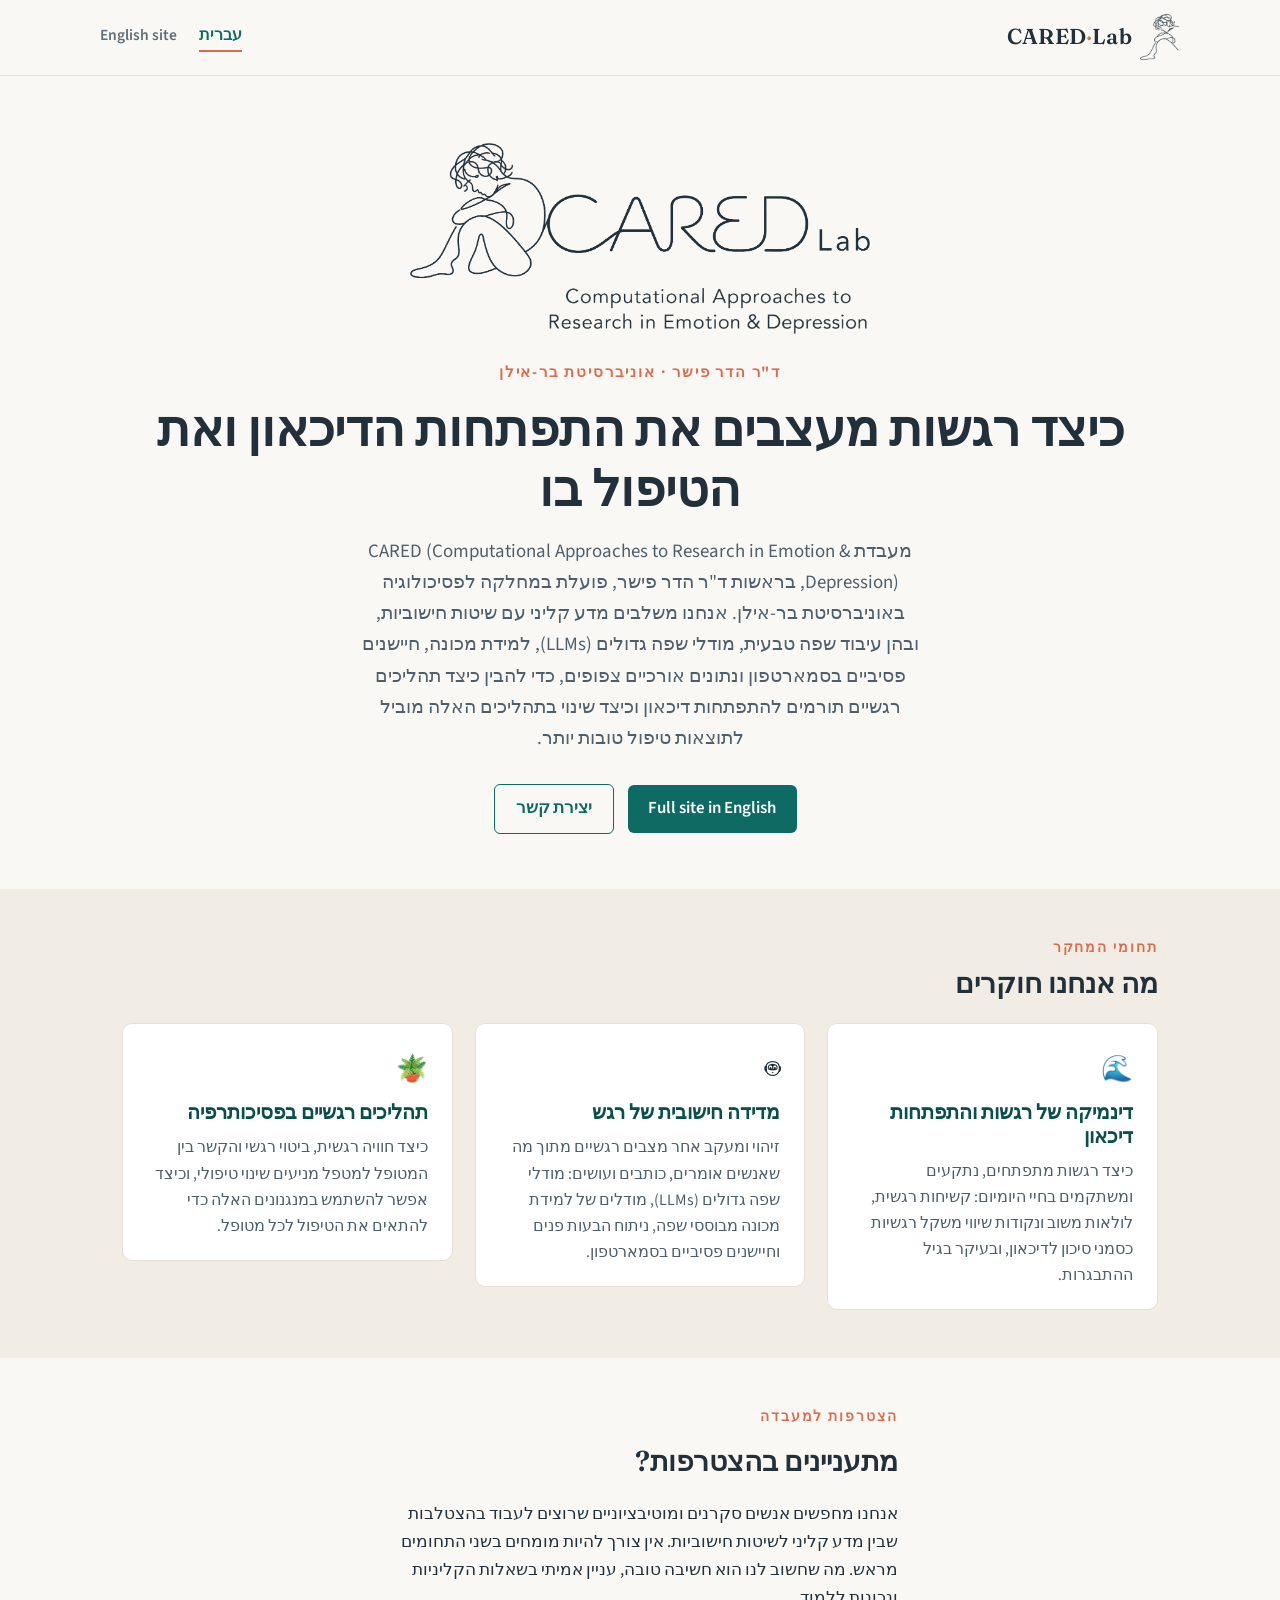
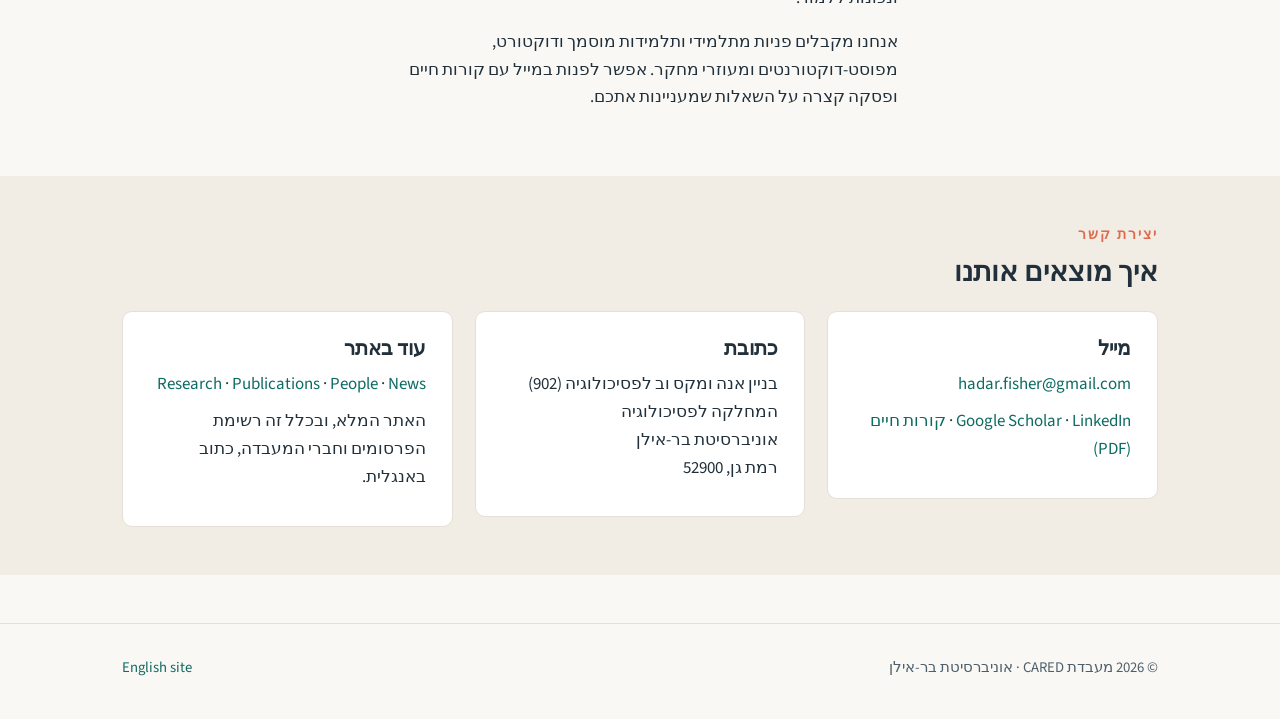
==== he.html @ 437f03b9 "SEO: structured data, name in titles, Hebrew page, fresh sitemap - Add schema.org JSON-LD (ResearchO" ====
<!DOCTYPE html>
<html lang="he" dir="rtl">
<head>
<meta charset="utf-8">
<meta name="viewport" content="width=device-width, initial-scale=1">
<title>מעבדת CARED | ד"ר הדר פישר | אוניברסיטת בר-אילן</title>
<meta name="description" content="מעבדת CARED בראשות ד&quot;ר הדר פישר, המחלקה לפסיכולוגיה באוניברסיטת בר-אילן, חוקרת את מקומם של תהליכים רגשיים בהתפתחות דיכאון ובטיפול בו, בשילוב שיטות חישוביות: עיבוד שפה טבעית, מודלי שפה גדולים, למידת מכונה וחיישנים פסיביים.">
<link rel="canonical" href="https://fisherhadar.github.io/he.html">
<link rel="alternate" hreflang="he" href="https://fisherhadar.github.io/he.html">
<link rel="alternate" hreflang="en" href="https://fisherhadar.github.io/">
<link rel="alternate" hreflang="x-default" href="https://fisherhadar.github.io/">
<meta property="og:site_name" content="CARED Lab">
<meta property="og:type" content="website">
<meta property="og:locale" content="he_IL">
<meta property="og:title" content="מעבדת CARED | ד&quot;ר הדר פישר | אוניברסיטת בר-אילן">
<meta property="og:description" content="מעבדת CARED חוקרת את מקומם של תהליכים רגשיים בהתפתחות דיכאון ובטיפול בו, בשילוב מדע קליני ושיטות חישוביות.">
<meta property="og:url" content="https://fisherhadar.github.io/he.html">
<meta property="og:image" content="https://fisherhadar.github.io/images/logo-white-bg.png">
<meta property="og:image:width" content="1944">
<meta property="og:image:height" content="809">
<meta name="twitter:card" content="summary_large_image">
<link rel="preconnect" href="https://fonts.googleapis.com">
<link href="https://fonts.googleapis.com/css2?family=Fraunces:ital,wght@0,400;0,600;1,400&family=Source+Sans+3:wght@400;600;700&display=swap" rel="stylesheet">
<link rel="icon" type="image/png" href="favicon.png">
<link rel="stylesheet" href="css/styles.css">
<script type="application/ld+json">
{
  "@context": "https://schema.org",
  "@type": "WebPage",
  "url": "https://fisherhadar.github.io/he.html",
  "inLanguage": "he",
  "name": "מעבדת CARED | ד\"ר הדר פישר",
  "about": {"@id": "https://fisherhadar.github.io/#lab"},
  "mainEntity": {"@id": "https://fisherhadar.github.io/#hadar"}
}
</script>
</head>
<body>

<header class="site">
  <div class="wrap nav-row">
    <a class="brand" href="he.html"><img src="images/logo-mark.png" alt="" class="brand-mark"><span>CARED<span class="dot">&middot;</span>Lab</span></a>
    <nav class="main">
      <a href="he.html" class="active">עברית</a>
      <a href="index.html" lang="en" class="nav-he">English site</a>
    </nav>
  </div>
</header>

<section class="hero">
  <div class="wrap">
    <img src="images/logo.png" alt="מעבדת CARED" class="hero-logo">
    <p class="full-name">ד"ר הדר פישר <span class="dot">&middot;</span> אוניברסיטת בר-אילן</p>
    <h1>כיצד רגשות מעצבים את התפתחות הדיכאון ואת הטיפול בו</h1>
    <p class="lede">
      מעבדת CARED (Computational Approaches to Research in Emotion &amp; Depression), בראשות
      ד"ר הדר פישר, פועלת במחלקה לפסיכולוגיה באוניברסיטת בר-אילן. אנחנו משלבים מדע קליני עם
      שיטות חישוביות, ובהן עיבוד שפה טבעית, מודלי שפה גדולים (LLMs), למידת מכונה, חיישנים
      פסיביים בסמארטפון ונתונים אורכיים צפופים, כדי להבין כיצד תהליכים רגשיים תורמים להתפתחות
      דיכאון וכיצד שינוי בתהליכים האלה מוביל לתוצאות טיפול טובות יותר.
    </p>
    <a class="btn" href="index.html" lang="en">Full site in English</a>
    <a class="btn ghost" href="#contact-he">יצירת קשר</a>
  </div>
</section>

<section class="band alt">
  <div class="wrap">
    <p class="kicker">תחומי המחקר</p>
    <h2>מה אנחנו חוקרים</h2>
    <div class="grid">
      <div class="card">
        <span class="icon">🌊</span>
        <h3>דינמיקה של רגשות והתפתחות דיכאון</h3>
        <p>כיצד רגשות מתפתחים, נתקעים ומשתקמים בחיי היומיום: קשיחות רגשית, לולאות משוב ונקודות
        שיווי משקל רגשיות כסמני סיכון לדיכאון, ובעיקר בגיל ההתבגרות.</p>
      </div>
      <div class="card">
        <span class="icon">🤖</span>
        <h3>מדידה חישובית של רגש</h3>
        <p>זיהוי ומעקב אחר מצבים רגשיים מתוך מה שאנשים אומרים, כותבים ועושים: מודלי שפה גדולים
        (LLMs), מודלים של למידת מכונה מבוססי שפה, ניתוח הבעות פנים וחיישנים פסיביים בסמארטפון.</p>
      </div>
      <div class="card">
        <span class="icon">🪴</span>
        <h3>תהליכים רגשיים בפסיכותרפיה</h3>
        <p>כיצד חוויה רגשית, ביטוי רגשי והקשר בין המטופל למטפל מניעים שינוי טיפולי, וכיצד אפשר
        להשתמש במנגנונים האלה כדי להתאים את הטיפול לכל מטופל.</p>
      </div>
    </div>
  </div>
</section>

<section class="band">
  <div class="wrap prose">
    <p class="kicker">הצטרפות למעבדה</p>
    <h2>מתעניינים בהצטרפות?</h2>
    <p>
      אנחנו מחפשים אנשים סקרנים ומוטיבציוניים שרוצים לעבוד בהצטלבות שבין מדע קליני לשיטות
      חישוביות. אין צורך להיות מומחים בשני התחומים מראש. מה שחשוב לנו הוא חשיבה טובה, עניין
      אמיתי בשאלות הקליניות ונכונות ללמוד.
    </p>
    <p>
      אנחנו מקבלים פניות מתלמידי ותלמידות מוסמך ודוקטורט, מפוסט-דוקטורנטים ומעוזרי מחקר.
      אפשר לפנות במייל עם קורות חיים ופסקה קצרה על השאלות שמעניינות אתכם.
    </p>
  </div>
</section>

<section class="band alt" id="contact-he">
  <div class="wrap">
    <p class="kicker">יצירת קשר</p>
    <h2>איך מוצאים אותנו</h2>
    <div class="grid">
      <div class="contact-box">
        <h3 style="margin-bottom:0.6rem">מייל</h3>
        <p><a href="mailto:hadar.fisher@gmail.com">hadar.fisher@gmail.com</a></p>
        <p style="margin-top:0.6rem"><a href="https://scholar.google.com/citations?user=SUx04H8AAAAJ">Google Scholar</a> &middot; <a href="https://www.linkedin.com/in/hadar-fisher-67590a111/">LinkedIn</a> &middot; <a href="cv/Hadar-Fisher-CV.pdf">קורות חיים (PDF)</a></p>
      </div>
      <div class="contact-box">
        <h3 style="margin-bottom:0.6rem">כתובת</h3>
        <p>בניין אנה ומקס וב לפסיכולוגיה (902)<br>המחלקה לפסיכולוגיה<br>אוניברסיטת בר-אילן<br>רמת גן, 52900</p>
      </div>
      <div class="contact-box">
        <h3 style="margin-bottom:0.6rem">עוד באתר</h3>
        <p lang="en"><a href="research.html">Research</a> &middot; <a href="publications.html">Publications</a> &middot; <a href="people.html">People</a> &middot; <a href="news.html">News</a></p>
        <p style="margin-top:0.6rem">האתר המלא, ובכלל זה רשימת הפרסומים וחברי המעבדה, כתוב באנגלית.</p>
      </div>
    </div>
  </div>
</section>

<footer class="site">
  <div class="wrap cols">
    <div>© 2026 מעבדת CARED &middot; אוניברסיטת בר-אילן</div>
    <div><a href="index.html" lang="en">English site</a></div>
  </div>
</footer>

</body>
</html>
---- css/styles.css ----
/* ============================================================
   CARED Lab: Computational Approaches to Research in
   Emotion & Depression
   ============================================================ */

:root {
  --ink: #21303a;          /* main text */
  --ink-soft: #4d5f6c;     /* secondary text */
  --teal: #0e6b63;         /* primary brand */
  --teal-dark: #0a4f49;
  --coral: #dd6b4d;        /* accent */
  --paper: #faf8f4;        /* page background */
  --card: #ffffff;
  --line: #e5dfd5;
  --tag-bg: #eef4f0;
  --max: 1080px;
}

* { margin: 0; padding: 0; box-sizing: border-box; }

html { scroll-behavior: smooth; }

body {
  font-family: "Source Sans 3", -apple-system, BlinkMacSystemFont, "Segoe UI", sans-serif;
  font-size: 1.06rem;
  line-height: 1.65;
  color: var(--ink);
  background: var(--paper);
}

h1, h2, h3, .brand {
  font-family: "Fraunces", Palatino, Georgia, serif;
  font-weight: 600;
  line-height: 1.2;
}

a { color: var(--teal); text-decoration: none; }
a:hover { text-decoration: underline; }

.wrap { max-width: var(--max); margin: 0 auto; padding: 0 1.4rem; }

/* ---------- Header / nav ---------- */
header.site {
  background: var(--paper);
  border-bottom: 1px solid var(--line);
  position: sticky; top: 0; z-index: 10;
}
.nav-row {
  display: flex; align-items: center; justify-content: space-between;
  padding: 0.9rem 0; gap: 1rem; flex-wrap: wrap;
}
.brand { font-size: 1.35rem; color: var(--ink); letter-spacing: 0.2px; display: flex; align-items: center; gap: 0.5rem; }
.brand-mark { height: 46px; width: auto; }
.brand:hover { text-decoration: none; }
.brand .dot { color: var(--coral); }
nav.main { display: flex; gap: 1.4rem; flex-wrap: wrap; }
nav.main a {
  color: var(--ink-soft); font-weight: 600; font-size: 0.97rem;
  padding-bottom: 2px; border-bottom: 2px solid transparent;
}
nav.main a:hover { color: var(--teal); text-decoration: none; }
nav.main a.active { color: var(--teal); border-bottom-color: var(--coral); }

/* ---------- Hero ---------- */
.hero-wave { display: none; }
.hero { padding: 4.2rem 0 3.4rem; position: relative; overflow: hidden; text-align: center; }
.hero h1 {
  font-size: clamp(2rem, 4.6vw, 3.1rem);
  max-width: 45ch;
  margin: 0 auto 1.1rem;
}
.hero h1 em { font-style: normal; color: inherit; }
.hero p.lede {
  font-size: 1.18rem; color: var(--ink-soft); max-width: 62ch; margin: 0 auto 1.6rem;
}
.hero-logo { max-width: 460px; width: 90%; height: auto; display: block; margin: 0 auto 1.6rem; }
.hero .full-name {
  font-size: 0.95rem; letter-spacing: 0.12em; text-transform: uppercase;
  color: var(--coral); font-weight: 700; margin-bottom: 0.9rem;
}

.btn {
  display: inline-block; background: var(--teal); color: #fff; font-weight: 600;
  padding: 0.62rem 1.3rem; border-radius: 6px; margin-right: 0.7rem; margin-top: 0.3rem;
}
.btn:hover { background: var(--teal-dark); text-decoration: none; }
.btn.ghost { background: transparent; color: var(--teal); border: 1.5px solid var(--teal); }
.btn.ghost:hover { background: var(--tag-bg); }

/* ---------- Sections ---------- */
section.band { padding: 3rem 0; }
section.band.alt { background: #f2ede4; }
.kicker {
  font-size: 0.85rem; letter-spacing: 0.14em; text-transform: uppercase;
  color: var(--coral); font-weight: 700; margin-bottom: 0.5rem;
}
section h2 { font-size: 1.75rem; margin-bottom: 1.4rem; }

/* ---------- Cards ---------- */
.grid { display: grid; gap: 1.4rem; grid-template-columns: repeat(auto-fit, minmax(280px, 1fr)); align-items: start; }
.card {
  background: var(--card); border: 1px solid var(--line); border-radius: 10px;
  padding: 1.5rem 1.5rem 1.3rem;
}
.card h3 { font-size: 1.22rem; margin-bottom: 0.6rem; color: var(--teal-dark); }
.card p { color: var(--ink-soft); font-size: 0.99rem; }
.card .icon { font-size: 1.6rem; margin-bottom: 0.7rem; display: block; }

/* ---------- Publications ---------- */
.year-heading {
  font-family: "Fraunces", Georgia, serif; font-size: 1.45rem; color: var(--coral);
  margin: 2.2rem 0 0.9rem; border-bottom: 1px solid var(--line); padding-bottom: 0.3rem;
}
ul.pubs { list-style: none; }
ul.pubs li {
  margin-bottom: 1.05rem; padding-left: 1.1rem; position: relative;
  color: var(--ink-soft); font-size: 0.99rem;
}
ul.pubs li::before { content: "▪"; color: var(--coral); position: absolute; left: 0; top: 0.1rem; }
ul.pubs .t { color: var(--ink); }
ul.pubs strong { color: var(--ink); }
.doi { font-size: 0.88rem; white-space: nowrap; }

/* ---------- People ---------- */
.person { display: flex; gap: 1.4rem; align-items: flex-start; flex-wrap: wrap; }
.avatar {
  width: 130px; height: 130px; border-radius: 50%; flex-shrink: 0;
  background: linear-gradient(135deg, var(--teal) 0%, #4da79e 100%);
  color: #fff; display: flex; align-items: center; justify-content: center;
  font-family: "Fraunces", Georgia, serif; font-size: 2.6rem;
  object-fit: cover; border: 3px solid var(--card); box-shadow: 0 2px 10px rgba(33, 48, 58, 0.15);
}
.person .bio { flex: 1; min-width: 260px; }
.person h3 { font-size: 1.35rem; margin-bottom: 0.15rem; }
.person .role { color: var(--coral); font-weight: 600; margin-bottom: 0.8rem; }

/* ---------- News ---------- */
.news-item { display: flex; gap: 1.2rem; margin-bottom: 1.5rem; align-items: baseline; }
.news-date {
  flex-shrink: 0; width: 7.2rem; font-weight: 700; color: var(--teal);
  font-size: 0.92rem; letter-spacing: 0.02em;
}
.news-body { color: var(--ink-soft); }
.news-body b { color: var(--ink); }
.podcast-embed {
  display: block; margin-top: 0.9rem; max-width: 42rem;
  border: 0; border-radius: 12px;
}

/* ---------- Contact ---------- */
.contact-box { background: var(--card); border: 1px solid var(--line); border-radius: 10px; padding: 1.6rem; }
.contact-box p { margin-bottom: 0.5rem; }

/* ---------- Footer ---------- */
footer.site {
  border-top: 1px solid var(--line); margin-top: 3rem;
  padding: 2rem 0 2.4rem; color: var(--ink-soft); font-size: 0.92rem;
}
footer.site .cols { display: flex; justify-content: space-between; gap: 1rem; flex-wrap: wrap; }

h3.principle { font-size: 1.3rem; margin: 1.8rem 0 0.5rem; color: var(--teal-dark); }

/* ---------- Expandable research cards ---------- */
details.card summary {
  cursor: pointer; list-style: none; position: relative;
}
details.card summary::-webkit-details-marker { display: none; }
details.card summary .more {
  display: inline-block; margin-top: 0.8rem; font-weight: 700; font-size: 0.88rem;
  color: var(--coral);
}
details.card summary .more::after { content: " +"; }
details.card[open] summary .more { display: none; }
details.card summary:hover .more { text-decoration: underline; }
details.card summary:hover h3 { color: var(--coral); }
details.card[open] summary > p { display: none; }
.card-full { margin-top: 0.2rem; }
.card-full p { color: var(--ink-soft); font-size: 0.99rem; margin-bottom: 0.8rem; }
.card-full b { color: var(--ink); }

/* ---------- Misc ---------- */
.tag {
  display: inline-block; background: var(--tag-bg); color: var(--teal-dark);
  border-radius: 999px; padding: 0.12rem 0.75rem; font-size: 0.83rem;
  font-weight: 600; margin: 0 0.35rem 0.45rem 0;
}
.note { font-size: 0.9rem; color: var(--ink-soft); font-style: italic; }
/* ---------- RTL (Hebrew page) ---------- */
[dir="rtl"] .btn { margin-right: 0; margin-left: 0.7rem; }
[dir="rtl"] ul.pubs li { padding-left: 0; padding-right: 1.1rem; }
[dir="rtl"] ul.pubs li::before { left: auto; right: 0; }
.nav-he { opacity: 0.9; }

.prose { max-width: 70ch; }
.prose p { margin-bottom: 1rem; }

@media (max-width: 640px) {
  .news-item { flex-direction: column; gap: 0.15rem; }
}
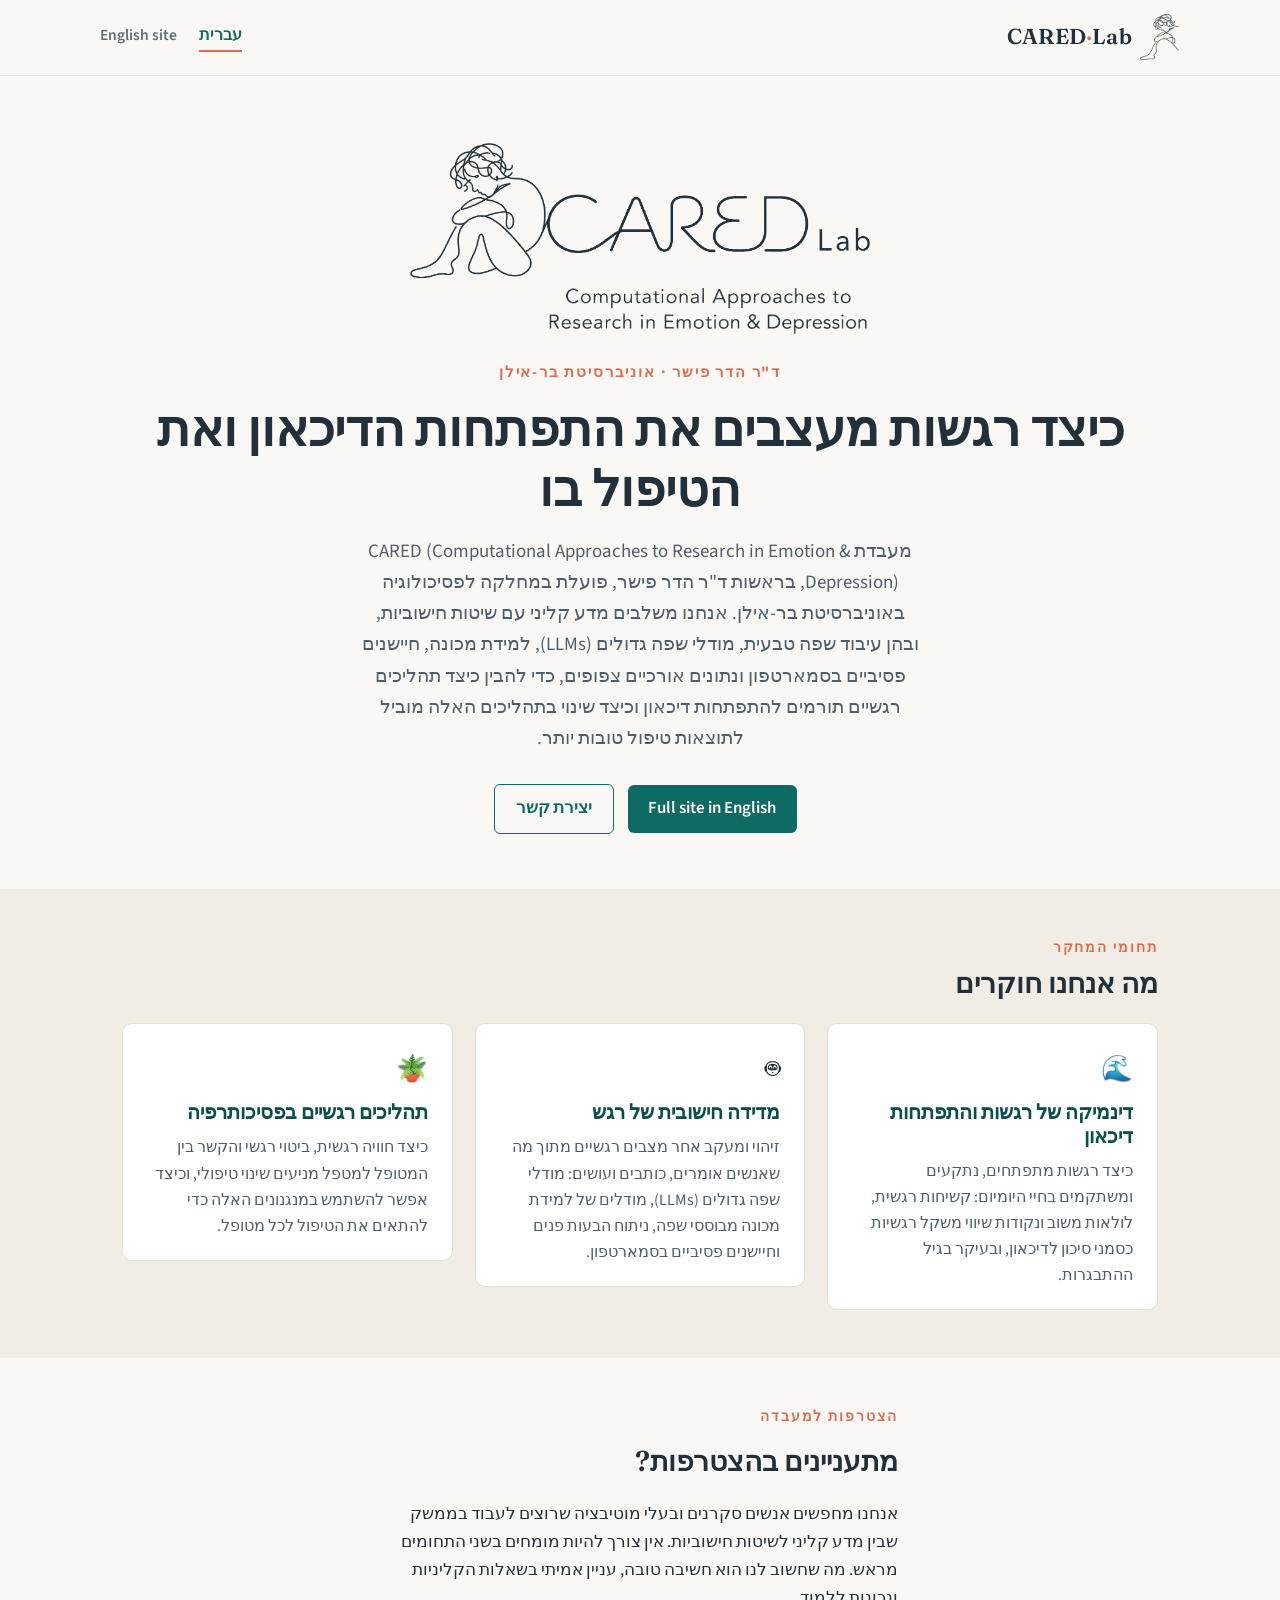
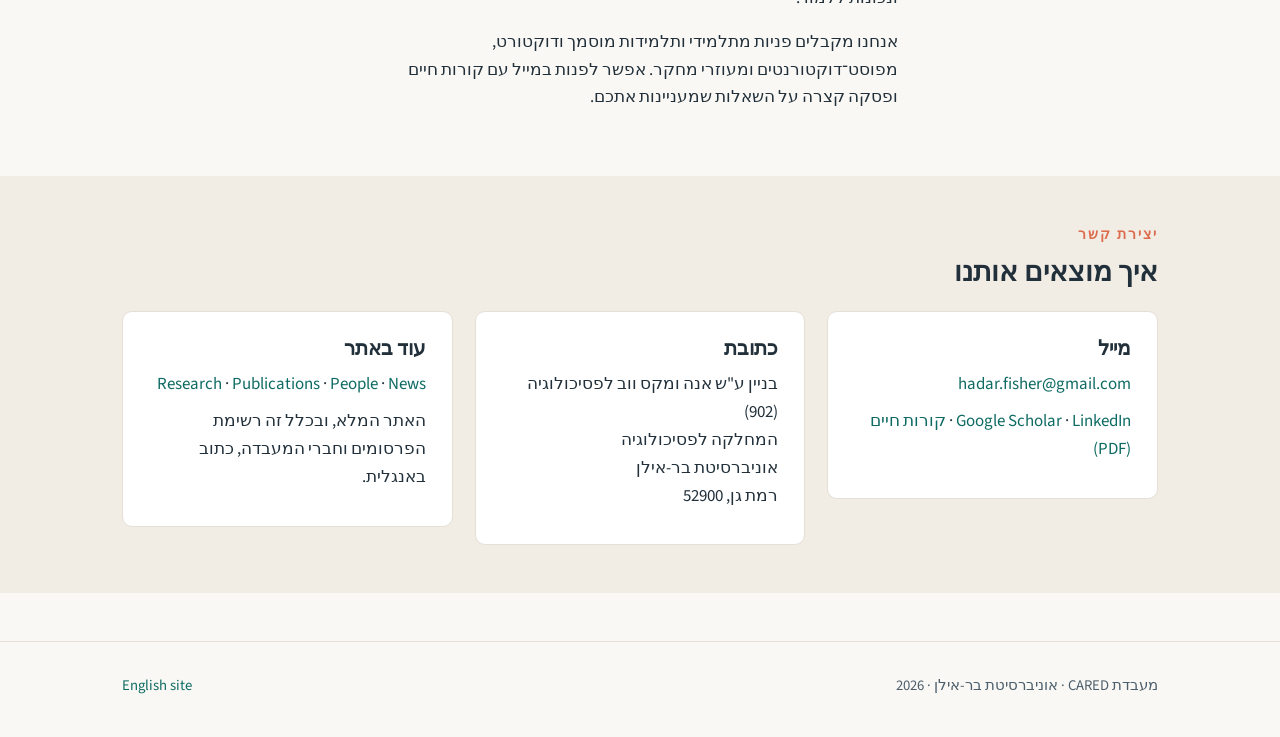
==== commit 3b471fc8: "Polish Hebrew page wording and bidi line breaks Co-Authored-By: Claude Opus 5 <noreply@anthropic.com" ====
--- a/he.html
+++ b/he.html
@@ -96,12 +96,12 @@
     <p class="kicker">הצטרפות למעבדה</p>
     <h2>מתעניינים בהצטרפות?</h2>
     <p>
-      אנחנו מחפשים אנשים סקרנים ומוטיבציוניים שרוצים לעבוד בהצטלבות שבין מדע קליני לשיטות
+      אנחנו מחפשים אנשים סקרנים ובעלי מוטיבציה שרוצים לעבוד בממשק שבין מדע קליני לשיטות
       חישוביות. אין צורך להיות מומחים בשני התחומים מראש. מה שחשוב לנו הוא חשיבה טובה, עניין
       אמיתי בשאלות הקליניות ונכונות ללמוד.
     </p>
     <p>
-      אנחנו מקבלים פניות מתלמידי ותלמידות מוסמך ודוקטורט, מפוסט-דוקטורנטים ומעוזרי מחקר.
+      אנחנו מקבלים פניות מתלמידי ותלמידות מוסמך ודוקטורט, <span style="white-space:nowrap">מפוסט־דוקטורנטים</span> ומעוזרי מחקר.
       אפשר לפנות במייל עם קורות חיים ופסקה קצרה על השאלות שמעניינות אתכם.
     </p>
   </div>
@@ -119,7 +119,7 @@
       </div>
       <div class="contact-box">
         <h3 style="margin-bottom:0.6rem">כתובת</h3>
-        <p>בניין אנה ומקס וב לפסיכולוגיה (902)<br>המחלקה לפסיכולוגיה<br>אוניברסיטת בר-אילן<br>רמת גן, 52900</p>
+        <p>בניין ע"ש אנה ומקס ווב לפסיכולוגיה (902)<br>המחלקה לפסיכולוגיה<br>אוניברסיטת בר-אילן<br>רמת גן, 52900</p>
       </div>
       <div class="contact-box">
         <h3 style="margin-bottom:0.6rem">עוד באתר</h3>
@@ -132,7 +132,7 @@
 
 <footer class="site">
   <div class="wrap cols">
-    <div>© 2026 מעבדת CARED &middot; אוניברסיטת בר-אילן</div>
+    <div>מעבדת CARED &middot; אוניברסיטת בר-אילן &middot; 2026</div>
     <div><a href="index.html" lang="en">English site</a></div>
   </div>
 </footer>
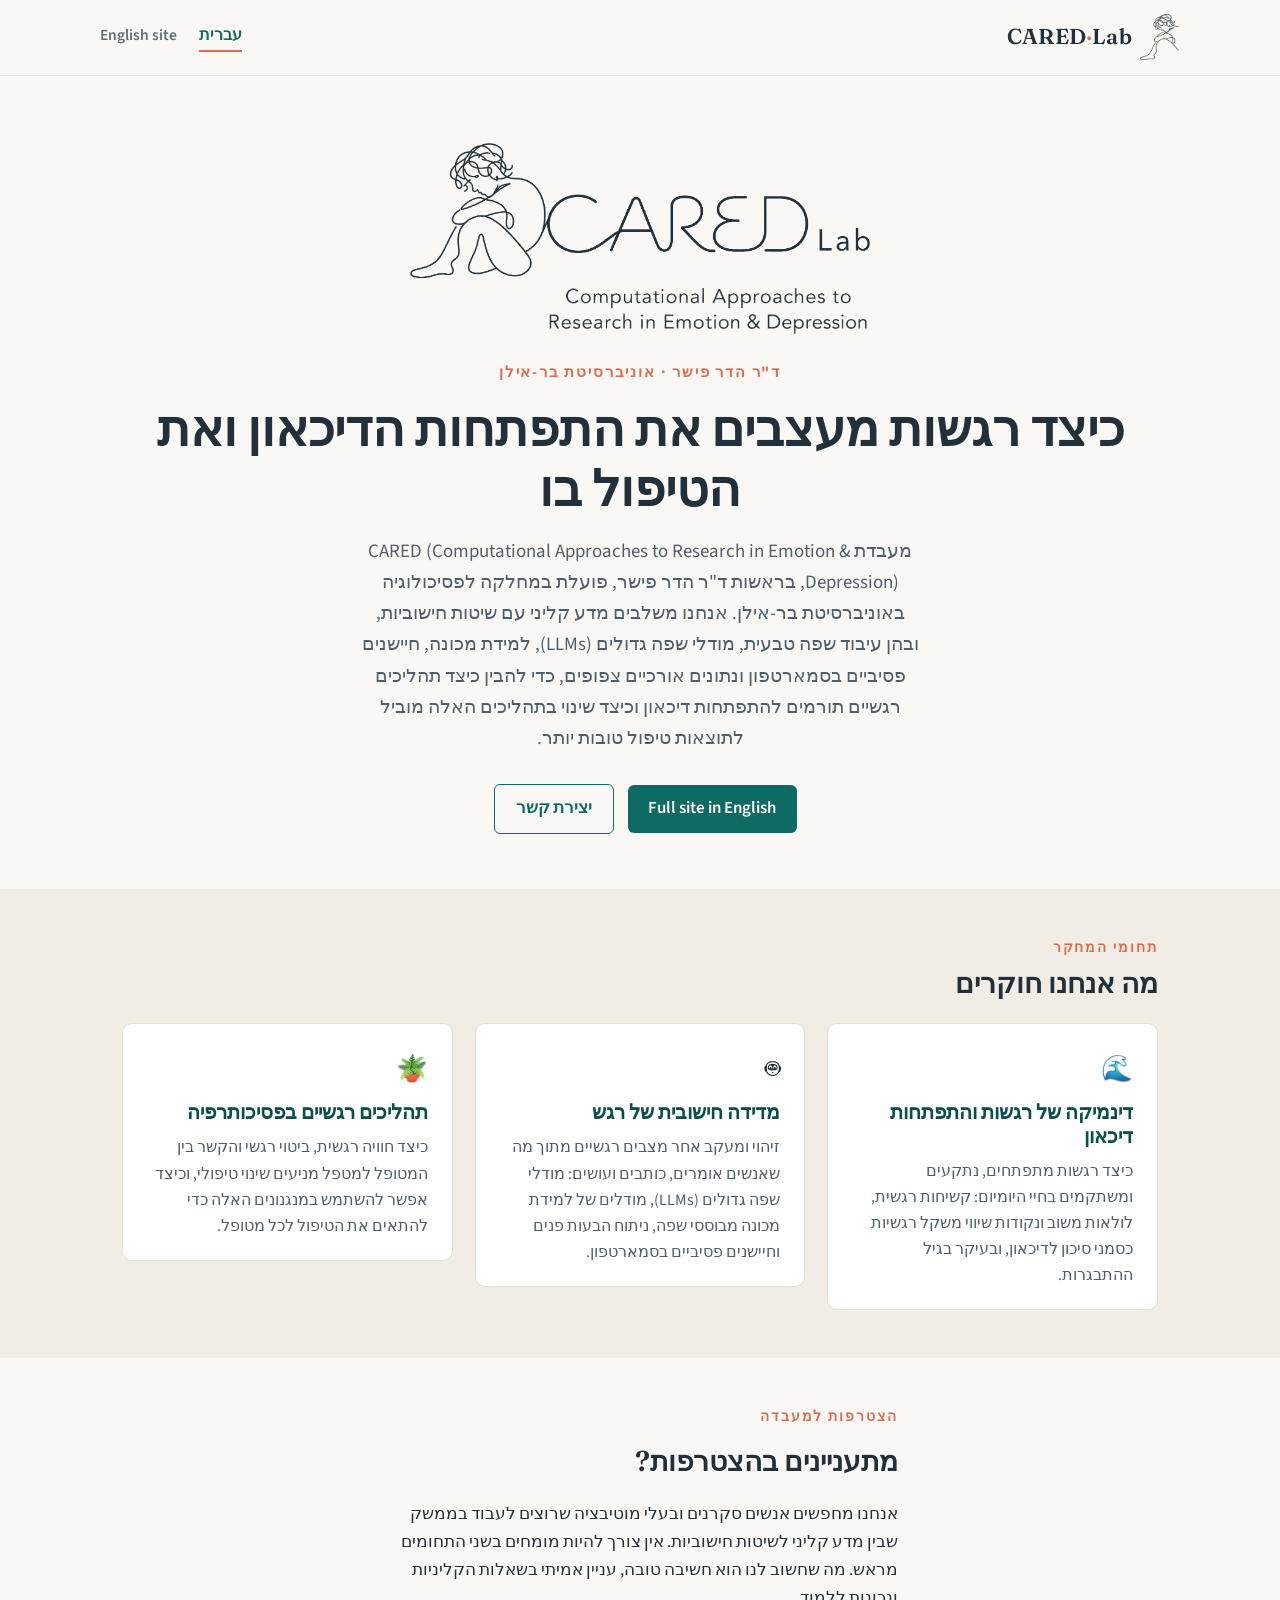
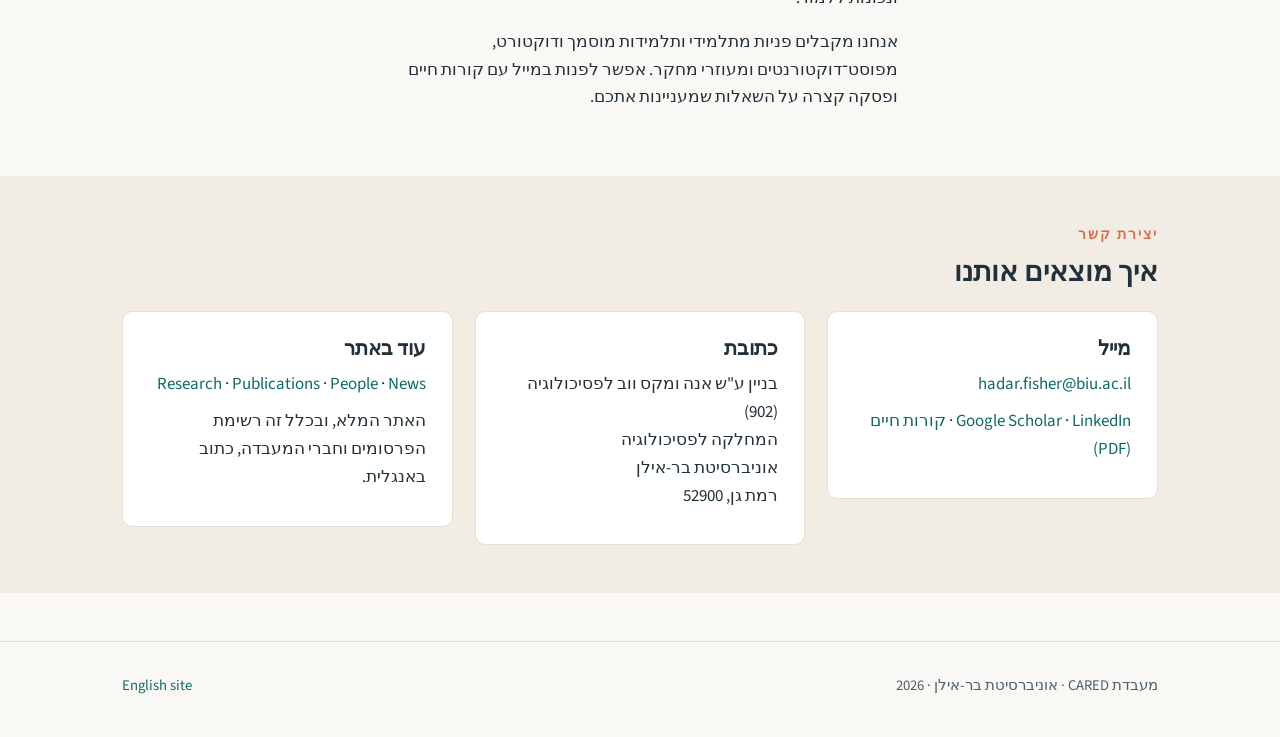
==== commit cf9a1510: "Update contact email to BIU address Co-Authored-By: Claude Opus 5.5 <noreply@anthropic.com>" ====
--- a/he.html
+++ b/he.html
@@ -34,6 +34,7 @@
   "mainEntity": {"@id": "https://fisherhadar.github.io/#hadar"}
 }
 </script>
+<script data-goatcounter="https://fisherlab.goatcounter.com/count" async src="//gc.zgo.at/count.js"></script>
 </head>
 <body>
 
@@ -114,7 +115,7 @@
     <div class="grid">
       <div class="contact-box">
         <h3 style="margin-bottom:0.6rem">מייל</h3>
-        <p><a href="mailto:hadar.fisher@gmail.com">hadar.fisher@gmail.com</a></p>
+        <p><a href="mailto:hadar.fisher@biu.ac.il">hadar.fisher@biu.ac.il</a></p>
         <p style="margin-top:0.6rem"><a href="https://scholar.google.com/citations?user=SUx04H8AAAAJ">Google Scholar</a> &middot; <a href="https://www.linkedin.com/in/hadar-fisher-67590a111/">LinkedIn</a> &middot; <a href="cv/Hadar-Fisher-CV.pdf">קורות חיים (PDF)</a></p>
       </div>
       <div class="contact-box">
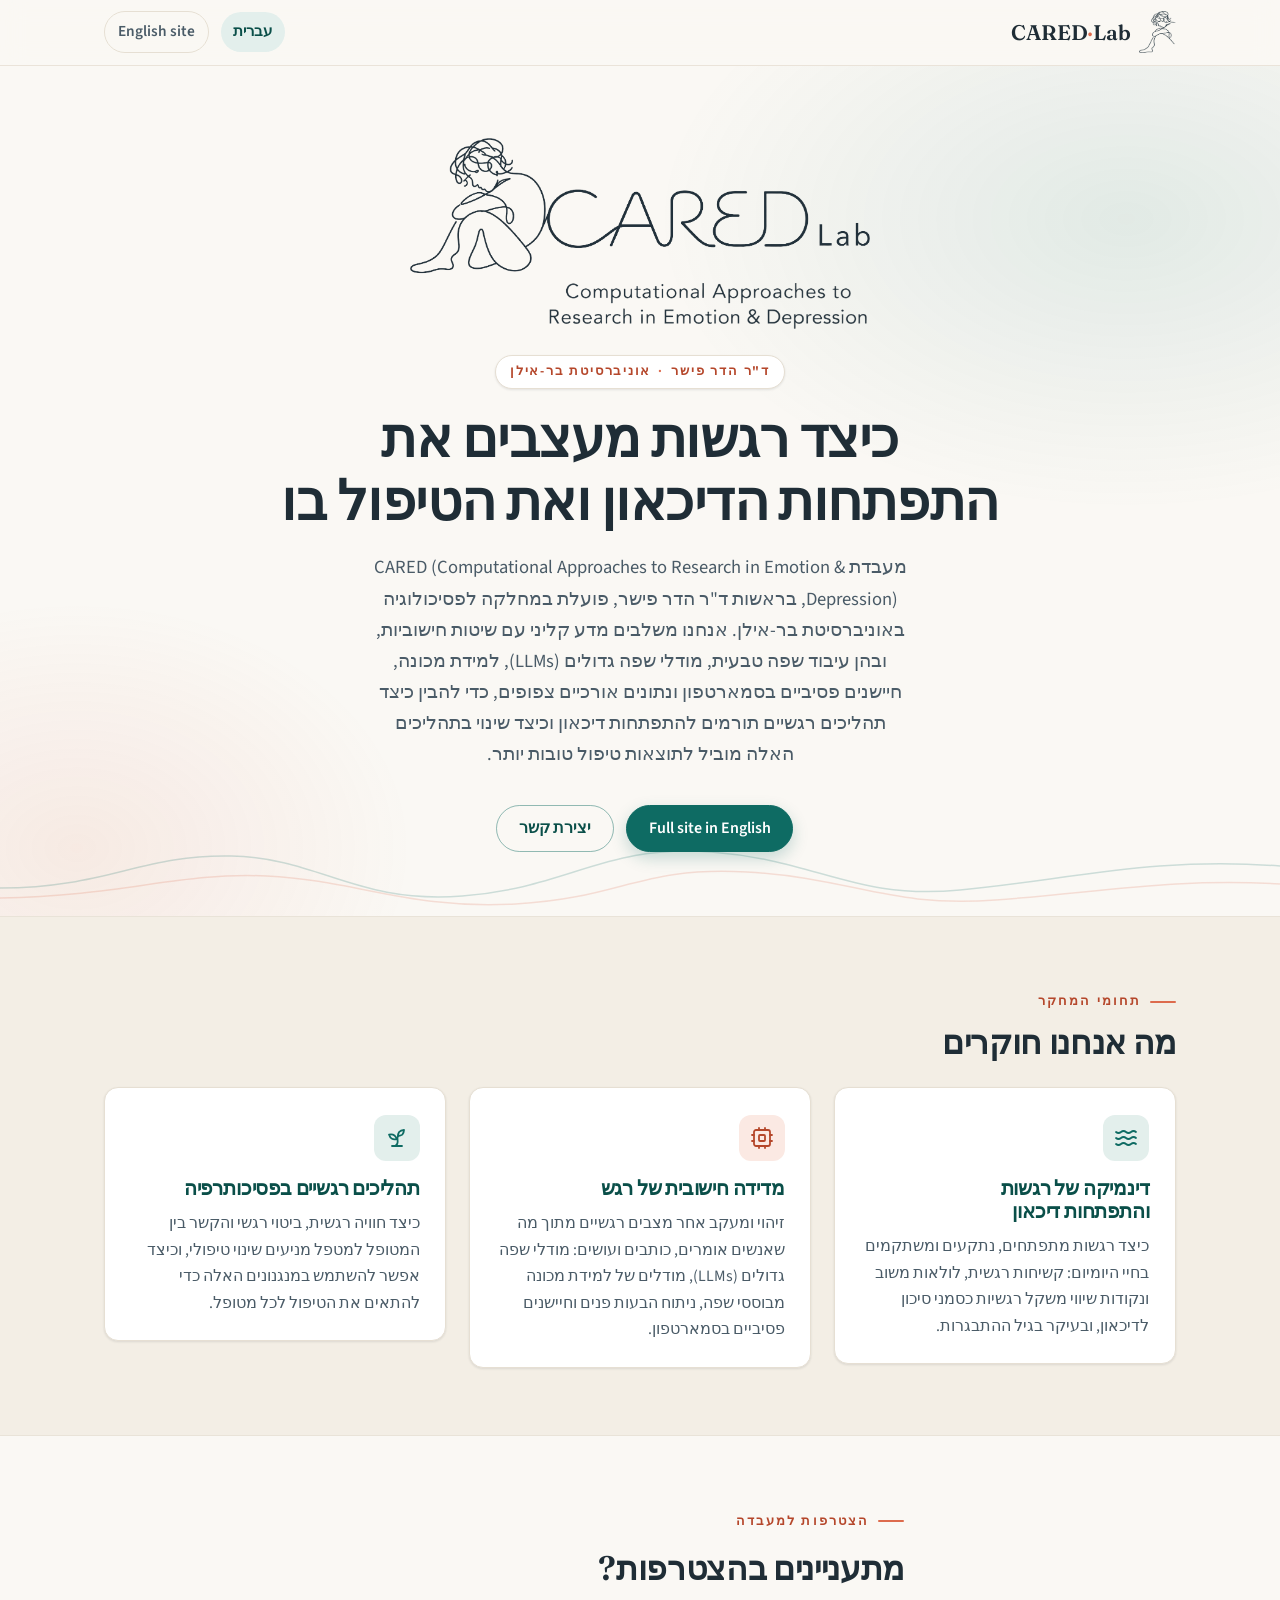
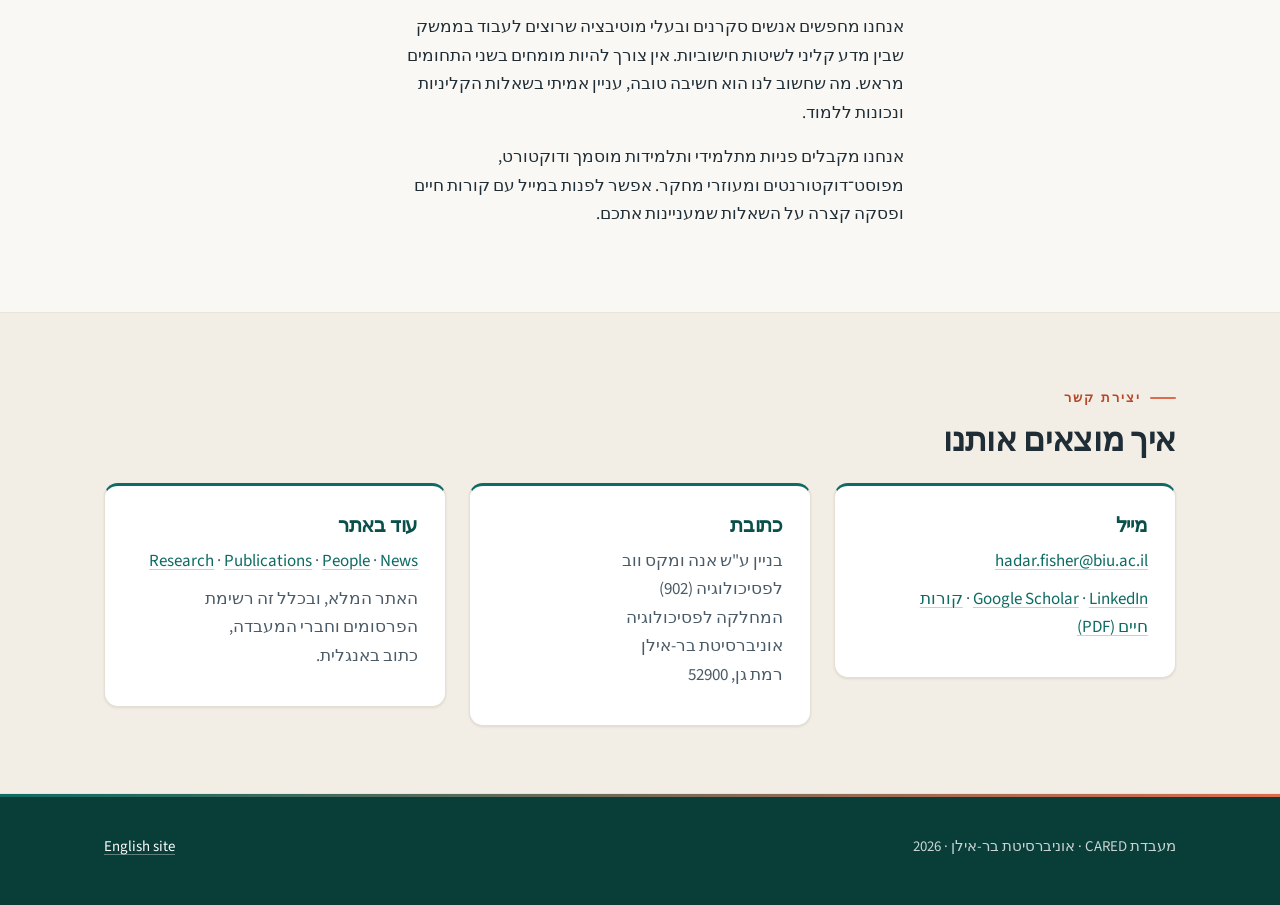
==== commit 889abda2: "Refresh site design - Home: logo centred on top with the name pill under its lettering;   descriptio" ====
--- a/he.html
+++ b/he.html
@@ -71,19 +71,19 @@
     <h2>מה אנחנו חוקרים</h2>
     <div class="grid">
       <div class="card">
-        <span class="icon">🌊</span>
+        <span class="icon" aria-hidden="true"><svg viewBox="0 0 24 24" fill="none" stroke="currentColor" stroke-width="1.8" stroke-linecap="round" stroke-linejoin="round"><path d="M2 6c.6.5 1.2 1 2.5 1C7 7 7 5 9.5 5c2.6 0 2.4 2 5 2 2.5 0 2.5-2 5-2 1.3 0 1.9.5 2.5 1"/><path d="M2 12c.6.5 1.2 1 2.5 1 2.5 0 2.5-2 5-2 2.6 0 2.4 2 5 2 2.5 0 2.5-2 5-2 1.3 0 1.9.5 2.5 1"/><path d="M2 18c.6.5 1.2 1 2.5 1 2.5 0 2.5-2 5-2 2.6 0 2.4 2 5 2 2.5 0 2.5-2 5-2 1.3 0 1.9.5 2.5 1"/></svg></span>
         <h3>דינמיקה של רגשות והתפתחות דיכאון</h3>
         <p>כיצד רגשות מתפתחים, נתקעים ומשתקמים בחיי היומיום: קשיחות רגשית, לולאות משוב ונקודות
         שיווי משקל רגשיות כסמני סיכון לדיכאון, ובעיקר בגיל ההתבגרות.</p>
       </div>
       <div class="card">
-        <span class="icon">🤖</span>
+        <span class="icon" aria-hidden="true"><svg viewBox="0 0 24 24" fill="none" stroke="currentColor" stroke-width="1.8" stroke-linecap="round" stroke-linejoin="round"><rect width="16" height="16" x="4" y="4" rx="2"/><rect width="6" height="6" x="9" y="9" rx="1"/><path d="M15 2v2"/><path d="M15 20v2"/><path d="M2 15h2"/><path d="M2 9h2"/><path d="M20 15h2"/><path d="M20 9h2"/><path d="M9 2v2"/><path d="M9 20v2"/></svg></span>
         <h3>מדידה חישובית של רגש</h3>
         <p>זיהוי ומעקב אחר מצבים רגשיים מתוך מה שאנשים אומרים, כותבים ועושים: מודלי שפה גדולים
         (LLMs), מודלים של למידת מכונה מבוססי שפה, ניתוח הבעות פנים וחיישנים פסיביים בסמארטפון.</p>
       </div>
       <div class="card">
-        <span class="icon">🪴</span>
+        <span class="icon" aria-hidden="true"><svg viewBox="0 0 24 24" fill="none" stroke="currentColor" stroke-width="1.8" stroke-linecap="round" stroke-linejoin="round"><path d="M7 20h10"/><path d="M10 20c5.5-2.5.8-6.4 3-10"/><path d="M9.5 9.4c1.1.8 1.8 2.2 2.3 3.7-2 .4-3.5.4-4.8-.3-1.2-.6-2.3-1.9-3-4.2 2.8-.5 4.4 0 5.5.8z"/><path d="M14.1 6a7 7 0 0 0-1.1 4c1.9-.1 3.3-.6 4.3-1.4 1-1 1.6-2.3 1.7-4.6-2.7.1-4 1-4.9 2z"/></svg></span>
         <h3>תהליכים רגשיים בפסיכותרפיה</h3>
         <p>כיצד חוויה רגשית, ביטוי רגשי והקשר בין המטופל למטפל מניעים שינוי טיפולי, וכיצד אפשר
         להשתמש במנגנונים האלה כדי להתאים את הטיפול לכל מטופל.</p>
--- a/css/styles.css
+++ b/css/styles.css
@@ -1,199 +1,456 @@
 /* ============================================================
    CARED Lab: Computational Approaches to Research in
    Emotion & Depression
+   ------------------------------------------------------------
+   Design refresh: same brand (teal + coral, Fraunces + Source
+   Sans 3, warm paper), with more structure, depth and polish.
+   Logical properties (inline-start/end) keep the Hebrew page
+   mirrored correctly.
    ============================================================ */
 
 :root {
-  --ink: #21303a;          /* main text */
-  --ink-soft: #4d5f6c;     /* secondary text */
-  --teal: #0e6b63;         /* primary brand */
+  /* Brand */
+  --teal: #0e6b63;          /* primary brand */
   --teal-dark: #0a4f49;
-  --coral: #dd6b4d;        /* accent */
-  --paper: #faf8f4;        /* page background */
+  --teal-deep: #083d38;     /* footer */
+  --teal-tint: #e3efec;     /* icon badges, tags */
+  --coral: #dd6b4d;         /* decorative accent (dots, bars, underlines) */
+  --coral-text: #b5472b;    /* coral for small text: 5:1 on paper */
+  --coral-tint: #fbe9e3;
+
+  /* Neutrals */
+  --ink: #1f2d36;           /* main text */
+  --ink-soft: #4a5b67;      /* secondary text */
+  --paper: #faf8f4;         /* page background */
+  --paper-alt: #f3eee5;     /* alternating bands */
   --card: #ffffff;
-  --line: #e5dfd5;
-  --tag-bg: #eef4f0;
-  --max: 1080px;
+  --line: #e6dfd3;
+
+  /* Shape & depth */
+  --radius: 14px;
+  --radius-sm: 8px;
+  --shadow-sm: 0 1px 2px rgba(31, 45, 54, 0.05), 0 1px 3px rgba(31, 45, 54, 0.06);
+  --shadow-md: 0 4px 10px rgba(31, 45, 54, 0.06), 0 12px 28px rgba(31, 45, 54, 0.08);
+  --ease: cubic-bezier(0.2, 0.7, 0.2, 1);
+
+  --max: 1120px;
+
+  /* Legacy names (kept so nothing else breaks) */
+  --tag-bg: var(--teal-tint);
 }
 
 * { margin: 0; padding: 0; box-sizing: border-box; }
 
-html { scroll-behavior: smooth; }
+html { scroll-behavior: smooth; scroll-padding-top: 5.5rem; }
 
 body {
   font-family: "Source Sans 3", -apple-system, BlinkMacSystemFont, "Segoe UI", sans-serif;
-  font-size: 1.06rem;
-  line-height: 1.65;
+  font-size: 1.0625rem;
+  line-height: 1.68;
   color: var(--ink);
   background: var(--paper);
+  -webkit-font-smoothing: antialiased;
+  text-rendering: optimizeLegibility;
 }
 
 h1, h2, h3, .brand {
   font-family: "Fraunces", Palatino, Georgia, serif;
   font-weight: 600;
-  line-height: 1.2;
-}
-
-a { color: var(--teal); text-decoration: none; }
-a:hover { text-decoration: underline; }
-
-.wrap { max-width: var(--max); margin: 0 auto; padding: 0 1.4rem; }
+  line-height: 1.18;
+  letter-spacing: -0.01em;
+  text-wrap: balance;
+}
+
+p { text-wrap: pretty; }
+
+a {
+  color: var(--teal);
+  text-decoration: underline;
+  text-decoration-color: rgba(14, 107, 99, 0.28);
+  text-underline-offset: 0.18em;
+  text-decoration-thickness: 1px;
+  transition: color 0.18s var(--ease), text-decoration-color 0.18s var(--ease);
+}
+a:hover { color: var(--teal-dark); text-decoration-color: currentColor; }
+
+:focus-visible {
+  outline: 3px solid var(--teal);
+  outline-offset: 3px;
+  border-radius: 4px;
+}
+
+::selection { background: var(--coral-tint); color: var(--ink); }
+
+.wrap { max-width: var(--max); margin: 0 auto; padding: 0 1.5rem; }
 
 /* ---------- Header / nav ---------- */
 header.site {
-  background: var(--paper);
-  border-bottom: 1px solid var(--line);
-  position: sticky; top: 0; z-index: 10;
+  position: sticky; top: 0; z-index: 20;
+  background: rgba(250, 248, 244, 0.86);
+  -webkit-backdrop-filter: saturate(160%) blur(12px);
+  backdrop-filter: saturate(160%) blur(12px);
+  border-bottom: 1px solid rgba(230, 223, 211, 0.8);
 }
 .nav-row {
   display: flex; align-items: center; justify-content: space-between;
-  padding: 0.9rem 0; gap: 1rem; flex-wrap: wrap;
-}
-.brand { font-size: 1.35rem; color: var(--ink); letter-spacing: 0.2px; display: flex; align-items: center; gap: 0.5rem; }
-.brand-mark { height: 46px; width: auto; }
-.brand:hover { text-decoration: none; }
+  padding-block: 0.7rem; gap: 1rem;
+}
+.brand {
+  font-size: 1.32rem; color: var(--ink); text-decoration: none;
+  display: flex; align-items: center; gap: 0.55rem; flex-shrink: 0;
+}
+.brand:hover { color: var(--ink); text-decoration: none; }
+.brand-mark { height: 42px; width: auto; }
 .brand .dot { color: var(--coral); }
-nav.main { display: flex; gap: 1.4rem; flex-wrap: wrap; }
+
+nav.main { display: flex; gap: 0.25rem; align-items: center; }
 nav.main a {
-  color: var(--ink-soft); font-weight: 600; font-size: 0.97rem;
-  padding-bottom: 2px; border-bottom: 2px solid transparent;
-}
-nav.main a:hover { color: var(--teal); text-decoration: none; }
-nav.main a.active { color: var(--teal); border-bottom-color: var(--coral); }
+  color: var(--ink-soft); font-weight: 600; font-size: 0.96rem;
+  text-decoration: none; white-space: nowrap;
+  padding: 0.45rem 0.8rem; border-radius: 999px;
+  transition: background-color 0.18s var(--ease), color 0.18s var(--ease);
+}
+nav.main a:hover { color: var(--teal-dark); background: var(--teal-tint); }
+nav.main a.active { color: var(--teal-dark); background: var(--teal-tint); }
+nav.main a.nav-he {
+  margin-inline-start: 0.5rem;
+  border: 1px solid var(--line);
+}
+
+/* ---------- Buttons ---------- */
+.btn {
+  display: inline-flex; align-items: center; gap: 0.5rem;
+  background: var(--teal); color: #fff; font-weight: 600; font-size: 1rem;
+  text-decoration: none; line-height: 1.2;
+  padding: 0.8rem 1.35rem; min-height: 44px; border-radius: 999px;
+  border: 1.5px solid var(--teal);
+  margin-inline-end: 0.6rem; margin-top: 0.35rem;
+  box-shadow: 0 6px 16px rgba(14, 107, 99, 0.22);
+  transition: background-color 0.2s var(--ease), box-shadow 0.2s var(--ease), transform 0.2s var(--ease);
+}
+.btn:hover {
+  background: var(--teal-dark); border-color: var(--teal-dark); color: #fff;
+  text-decoration: none; transform: translateY(-1px);
+  box-shadow: 0 10px 22px rgba(14, 107, 99, 0.26);
+}
+.btn svg { width: 18px; height: 18px; transition: transform 0.2s var(--ease); }
+.btn:hover svg { transform: translateX(3px); }
+[dir="rtl"] .btn svg { transform: scaleX(-1); }
+[dir="rtl"] .btn:hover svg { transform: scaleX(-1) translateX(3px); }
+.btn.ghost {
+  background: transparent; color: var(--teal-dark); border-color: rgba(14, 107, 99, 0.45);
+  box-shadow: none;
+}
+.btn.ghost:hover { background: var(--teal-tint); border-color: var(--teal); }
 
 /* ---------- Hero ---------- */
 .hero-wave { display: none; }
-.hero { padding: 4.2rem 0 3.4rem; position: relative; overflow: hidden; text-align: center; }
+.hero {
+  position: relative; overflow: hidden;
+  padding: 4.5rem 0 4rem; text-align: center;
+  background:
+    radial-gradient(42rem 26rem at 88% 18%, rgba(14, 107, 99, 0.10), transparent 70%),
+    radial-gradient(30rem 22rem at 6% 92%, rgba(221, 107, 77, 0.10), transparent 70%),
+    var(--paper);
+}
+/* A soft "emotion trajectory" line along the bottom of the hero */
+.hero::after {
+  content: ""; position: absolute; inset-inline: 0; bottom: 0; height: 90px;
+  pointer-events: none; opacity: 0.55;
+  background: url("data:image/svg+xml,%3Csvg xmlns='http://www.w3.org/2000/svg' viewBox='0 0 1440 90' preserveAspectRatio='none'%3E%3Cpath d='M0 62 C 120 62 160 28 260 30 S 400 78 520 70 S 680 18 800 26 S 960 74 1080 64 S 1300 30 1440 40' fill='none' stroke='%230e6b63' stroke-opacity='0.35' stroke-width='1.5'/%3E%3Cpath d='M0 72 C 140 70 200 46 300 50 S 460 84 580 78 S 720 40 840 46 S 1000 82 1120 74 S 1320 52 1440 58' fill='none' stroke='%23dd6b4d' stroke-opacity='0.35' stroke-width='1.5'/%3E%3C/svg%3E") no-repeat bottom / 100% 100%;
+}
+.hero .wrap { position: relative; z-index: 1; }
 .hero h1 {
-  font-size: clamp(2rem, 4.6vw, 3.1rem);
-  max-width: 45ch;
-  margin: 0 auto 1.1rem;
-}
-.hero h1 em { font-style: normal; color: inherit; }
+  font-size: clamp(2.1rem, 4.4vw, 3.35rem);
+  font-weight: 600;
+  max-width: 22ch;
+  margin: 0 auto 1.2rem;
+  color: var(--ink);
+}
+.hero h1 em { font-style: italic; font-weight: 400; color: var(--teal); }
 .hero p.lede {
-  font-size: 1.18rem; color: var(--ink-soft); max-width: 62ch; margin: 0 auto 1.6rem;
+  font-size: 1.16rem; color: var(--ink-soft); max-width: 60ch; margin: 0 auto 1.8rem;
 }
 .hero-logo { max-width: 460px; width: 90%; height: auto; display: block; margin: 0 auto 1.6rem; }
 .hero .full-name {
-  font-size: 0.95rem; letter-spacing: 0.12em; text-transform: uppercase;
-  color: var(--coral); font-weight: 700; margin-bottom: 0.9rem;
-}
-
-.btn {
-  display: inline-block; background: var(--teal); color: #fff; font-weight: 600;
-  padding: 0.62rem 1.3rem; border-radius: 6px; margin-right: 0.7rem; margin-top: 0.3rem;
-}
-.btn:hover { background: var(--teal-dark); text-decoration: none; }
-.btn.ghost { background: transparent; color: var(--teal); border: 1.5px solid var(--teal); }
-.btn.ghost:hover { background: var(--tag-bg); }
+  display: inline-flex; align-items: center; justify-content: center; flex-wrap: wrap;
+  column-gap: 0.45rem; white-space: nowrap;
+  font-size: 0.8rem; letter-spacing: 0.14em; text-transform: uppercase;
+  color: var(--coral-text); font-weight: 700; margin-bottom: 1.1rem;
+  background: var(--card); border: 1px solid var(--line); border-radius: 999px;
+  padding: 0.35rem 0.9rem; box-shadow: var(--shadow-sm);
+}
+.hero .full-name .dot { color: var(--coral); }
+
+/* Two-column hero (home page) */
+.hero-grid {
+  display: grid; grid-template-columns: 1.15fr 1fr; gap: 3rem; align-items: center;
+  text-align: start;
+}
+.hero-grid h1, .hero-grid p.lede { margin-inline: 0; }
+.hero-actions { display: flex; flex-wrap: wrap; align-items: center; }
+
+/* Home hero: logo at the top of the text column (as on the original site), video beside it */
+.hero-grid.with-video { grid-template-columns: 1fr 1fr; gap: 3.5rem; }
+.hero-grid.with-video h1 { font-size: clamp(2rem, 3.5vw, 2.85rem); max-width: 20ch; }
+.hero.has-video { padding-top: 3.2rem; }
+/* Logo centred above both columns; the name pill sits under the logo's text
+   (the lettering spans ~28%-100% of the image width, so centre the pill there) */
+.hero-brand { width: min(460px, 90%); margin: 0 auto 2.8rem; }
+.hero-brand .hero-logo { width: 100%; max-width: none; margin: 0 0 1.1rem; }
+.brand-name { display: flex; justify-content: center; margin-inline-start: 28%; width: 72%; }
+.brand-name .full-name { margin: 0; flex-shrink: 0; }
+.hero-video { margin: 0; }
+.hero-video .video-frame { max-width: none; }
+.hero-video figcaption {
+  display: flex; align-items: center; gap: 0.7rem; margin-top: 1.1rem;
+  font-family: "Fraunces", Georgia, serif; font-size: 1.2rem; color: var(--ink);
+}
+.hero-video figcaption .kicker { margin: 0; }
+
+/* ---------- Intro video (home) ---------- */
+section.intro-video { text-align: center; }
+.video-frame {
+  max-width: 900px; margin: 0 auto; aspect-ratio: 16 / 9;
+  border-radius: 18px; overflow: hidden; background: #d1d6d5;
+  border: 1px solid var(--line);
+  box-shadow: 0 2px 4px rgba(31, 45, 54, 0.04), 0 24px 48px -12px rgba(31, 45, 54, 0.22);
+}
+.video-frame video { display: block; width: 100%; height: 100%; }
 
 /* ---------- Sections ---------- */
-section.band { padding: 3rem 0; }
-section.band.alt { background: #f2ede4; }
+section.band { padding: 4.2rem 0; }
+section.band.alt {
+  background: var(--paper-alt);
+  border-block: 1px solid rgba(230, 223, 211, 0.7);
+}
 .kicker {
-  font-size: 0.85rem; letter-spacing: 0.14em; text-transform: uppercase;
-  color: var(--coral); font-weight: 700; margin-bottom: 0.5rem;
-}
-section h2 { font-size: 1.75rem; margin-bottom: 1.4rem; }
+  display: inline-flex; align-items: center; gap: 0.6rem;
+  font-size: 0.8rem; letter-spacing: 0.16em; text-transform: uppercase;
+  color: var(--coral-text); font-weight: 700; margin-bottom: 0.6rem;
+}
+.kicker::before {
+  content: ""; width: 1.6rem; height: 2px; border-radius: 2px; background: var(--coral);
+}
+section.intro-video .kicker::before { display: none; }
+section h2 { font-size: clamp(1.6rem, 2.6vw, 2.1rem); margin-bottom: 1.6rem; color: var(--ink); }
 
 /* ---------- Cards ---------- */
-.grid { display: grid; gap: 1.4rem; grid-template-columns: repeat(auto-fit, minmax(280px, 1fr)); align-items: start; }
+.grid {
+  display: grid; gap: 1.4rem;
+  grid-template-columns: repeat(auto-fit, minmax(290px, 1fr));
+  align-items: start;
+}
 .card {
-  background: var(--card); border: 1px solid var(--line); border-radius: 10px;
-  padding: 1.5rem 1.5rem 1.3rem;
+  position: relative;
+  background: var(--card); border: 1px solid var(--line); border-radius: var(--radius);
+  padding: 1.7rem 1.6rem 1.5rem;
+  box-shadow: var(--shadow-sm);
+  transition: box-shadow 0.25s var(--ease), transform 0.25s var(--ease), border-color 0.25s var(--ease);
+}
+.grid > .card:hover {
+  transform: translateY(-3px);
+  box-shadow: var(--shadow-md);
+  border-color: rgba(14, 107, 99, 0.25);
 }
 .card h3 { font-size: 1.22rem; margin-bottom: 0.6rem; color: var(--teal-dark); }
 .card p { color: var(--ink-soft); font-size: 0.99rem; }
-.card .icon { font-size: 1.6rem; margin-bottom: 0.7rem; display: block; }
+.card .icon {
+  display: inline-flex; align-items: center; justify-content: center;
+  width: 46px; height: 46px; border-radius: 12px; margin-bottom: 1rem;
+  background: var(--teal-tint); color: var(--teal);
+  font-size: 1.4rem; /* fallback if an emoji is still used */
+}
+.card .icon svg { width: 24px; height: 24px; }
+.grid > .card:nth-child(3n+2) .icon { background: var(--coral-tint); color: var(--coral-text); }
 
 /* ---------- Publications ---------- */
 .year-heading {
-  font-family: "Fraunces", Georgia, serif; font-size: 1.45rem; color: var(--coral);
-  margin: 2.2rem 0 0.9rem; border-bottom: 1px solid var(--line); padding-bottom: 0.3rem;
-}
+  display: flex; align-items: center; gap: 1rem;
+  font-family: "Fraunces", Georgia, serif; font-size: 1.5rem; color: var(--teal-dark);
+  margin: 2.6rem 0 1rem;
+}
+.year-heading::after { content: ""; flex: 1; height: 1px; background: var(--line); }
 ul.pubs { list-style: none; }
 ul.pubs li {
-  margin-bottom: 1.05rem; padding-left: 1.1rem; position: relative;
-  color: var(--ink-soft); font-size: 0.99rem;
-}
-ul.pubs li::before { content: "▪"; color: var(--coral); position: absolute; left: 0; top: 0.1rem; }
-ul.pubs .t { color: var(--ink); }
+  position: relative; margin: 0 0 0.35rem; color: var(--ink-soft); font-size: 0.99rem;
+  padding: 0.85rem 1rem; padding-inline-start: 1.6rem;
+  border-radius: var(--radius-sm);
+  transition: background-color 0.2s var(--ease);
+}
+ul.pubs li:hover { background: var(--card); box-shadow: var(--shadow-sm); }
+ul.pubs li::before {
+  content: ""; position: absolute; inset-inline-start: 0.55rem; top: 1.45rem;
+  width: 6px; height: 6px; border-radius: 50%; background: var(--coral);
+}
+ul.pubs .t { color: var(--ink); font-weight: 600; }
 ul.pubs strong { color: var(--ink); }
-.doi { font-size: 0.88rem; white-space: nowrap; }
+.doi {
+  display: inline-block; font-size: 0.82rem; font-weight: 600; white-space: nowrap;
+  text-decoration: none; line-height: 1.4;
+  background: var(--teal-tint); color: var(--teal-dark);
+  border-radius: 999px; padding: 0.1rem 0.65rem; margin: 0.25rem 0.15rem 0 0;
+  transition: background-color 0.18s var(--ease), color 0.18s var(--ease);
+}
+.doi:hover { background: var(--teal); color: #fff; text-decoration: none; }
+.doi[href$=".pdf"] { background: var(--coral-tint); color: var(--coral-text); }
+.doi[href$=".pdf"]:hover { background: var(--coral-text); color: #fff; }
 
 /* ---------- People ---------- */
-.person { display: flex; gap: 1.4rem; align-items: flex-start; flex-wrap: wrap; }
+.person {
+  display: flex; gap: 1.6rem; align-items: flex-start; flex-wrap: wrap;
+  background: var(--card); border: 1px solid var(--line); border-radius: var(--radius);
+  padding: 1.8rem; box-shadow: var(--shadow-sm);
+}
 .avatar {
-  width: 130px; height: 130px; border-radius: 50%; flex-shrink: 0;
+  width: 132px; height: 132px; border-radius: 50%; flex-shrink: 0;
   background: linear-gradient(135deg, var(--teal) 0%, #4da79e 100%);
   color: #fff; display: flex; align-items: center; justify-content: center;
   font-family: "Fraunces", Georgia, serif; font-size: 2.6rem;
-  object-fit: cover; border: 3px solid var(--card); box-shadow: 0 2px 10px rgba(33, 48, 58, 0.15);
+  object-fit: cover;
+  border: 4px solid var(--card);
+  box-shadow: 0 0 0 1px var(--line), 0 6px 18px rgba(31, 45, 54, 0.14);
 }
 .person .bio { flex: 1; min-width: 260px; }
-.person h3 { font-size: 1.35rem; margin-bottom: 0.15rem; }
-.person .role { color: var(--coral); font-weight: 600; margin-bottom: 0.8rem; }
-
-/* ---------- News ---------- */
-.news-item { display: flex; gap: 1.2rem; margin-bottom: 1.5rem; align-items: baseline; }
+.person .bio > p:not(.role) { color: var(--ink-soft); }
+.person h3 { font-size: 1.4rem; margin-bottom: 0.3rem; }
+.person .role {
+  display: inline-block; color: var(--coral-text); font-weight: 700;
+  font-size: 0.8rem; letter-spacing: 0.1em; text-transform: uppercase;
+  background: var(--coral-tint); border-radius: 999px; padding: 0.15rem 0.7rem;
+  margin-bottom: 0.9rem;
+}
+
+/* ---------- News (timeline) ---------- */
+.news-item {
+  position: relative; display: flex; gap: 1.4rem; align-items: baseline;
+  padding-bottom: 1.6rem; margin-bottom: 0;
+}
+.news-item::before {          /* vertical line */
+  content: ""; position: absolute; top: 0.55rem; bottom: -0.55rem;
+  inset-inline-start: 7.6rem; width: 1px; background: var(--line);
+}
+.news-item:last-of-type::before { bottom: 0.6rem; }
 .news-date {
-  flex-shrink: 0; width: 7.2rem; font-weight: 700; color: var(--teal);
-  font-size: 0.92rem; letter-spacing: 0.02em;
-}
-.news-body { color: var(--ink-soft); }
+  position: relative; flex-shrink: 0; width: 6.6rem;
+  font-weight: 700; color: var(--teal); font-size: 0.86rem;
+  letter-spacing: 0.04em; text-transform: uppercase;
+}
+.news-date::after {           /* dot on the line */
+  content: ""; position: absolute; top: 0.45rem; inset-inline-start: 7.27rem;
+  width: 11px; height: 11px; border-radius: 50%;
+  background: var(--paper); border: 2.5px solid var(--coral);
+}
+section.band.alt .news-date::after { background: var(--paper-alt); }
+.news-body {
+  color: var(--ink-soft); padding-inline-start: 1.2rem;
+}
 .news-body b { color: var(--ink); }
 .podcast-embed {
   display: block; margin-top: 0.9rem; max-width: 42rem;
-  border: 0; border-radius: 12px;
+  border: 0; border-radius: 12px; box-shadow: var(--shadow-sm);
 }
 
 /* ---------- Contact ---------- */
-.contact-box { background: var(--card); border: 1px solid var(--line); border-radius: 10px; padding: 1.6rem; }
-.contact-box p { margin-bottom: 0.5rem; }
+.contact-box {
+  background: var(--card); border: 1px solid var(--line); border-radius: var(--radius);
+  padding: 1.7rem; box-shadow: var(--shadow-sm);
+  border-top: 3px solid var(--teal);
+}
+.contact-box h3 { color: var(--teal-dark); }
+.contact-box p { margin-bottom: 0.5rem; color: var(--ink-soft); }
 
 /* ---------- Footer ---------- */
 footer.site {
-  border-top: 1px solid var(--line); margin-top: 3rem;
-  padding: 2rem 0 2.4rem; color: var(--ink-soft); font-size: 0.92rem;
-}
+  margin-top: 0;
+  background: var(--teal-deep);
+  color: rgba(255, 255, 255, 0.78);
+  padding: 2.6rem 0 2.8rem; font-size: 0.93rem;
+  position: relative;
+}
+footer.site::before {
+  content: ""; position: absolute; top: 0; inset-inline: 0; height: 3px;
+  background: linear-gradient(90deg, var(--teal) 0%, var(--coral) 100%);
+}
+footer.site a { color: #fff; text-decoration-color: rgba(255, 255, 255, 0.35); }
+footer.site a:hover { text-decoration-color: #fff; }
+footer.site :focus-visible { outline-color: #fff; }
 footer.site .cols { display: flex; justify-content: space-between; gap: 1rem; flex-wrap: wrap; }
 
 h3.principle { font-size: 1.3rem; margin: 1.8rem 0 0.5rem; color: var(--teal-dark); }
 
-/* ---------- Expandable research cards ---------- */
-details.card summary {
-  cursor: pointer; list-style: none; position: relative;
-}
+/* ---------- Expandable cards ---------- */
+details.card summary { cursor: pointer; list-style: none; position: relative; }
 details.card summary::-webkit-details-marker { display: none; }
 details.card summary .more {
-  display: inline-block; margin-top: 0.8rem; font-weight: 700; font-size: 0.88rem;
-  color: var(--coral);
-}
-details.card summary .more::after { content: " +"; }
+  display: inline-flex; align-items: center; gap: 0.35rem;
+  margin-top: 0.9rem; font-weight: 700; font-size: 0.88rem; color: var(--coral-text);
+}
+details.card summary .more::after {
+  content: "+"; display: inline-flex; align-items: center; justify-content: center;
+  width: 20px; height: 20px; border-radius: 50%;
+  background: var(--coral-tint); font-size: 0.95rem; line-height: 1;
+  transition: transform 0.2s var(--ease);
+}
+details.card summary:hover .more::after { transform: rotate(90deg); }
 details.card[open] summary .more { display: none; }
-details.card summary:hover .more { text-decoration: underline; }
-details.card summary:hover h3 { color: var(--coral); }
+details.card summary:hover h3 { color: var(--teal); }
 details.card[open] summary > p { display: none; }
+details.card[open] { border-color: rgba(14, 107, 99, 0.3); box-shadow: var(--shadow-md); }
 .card-full { margin-top: 0.2rem; }
 .card-full p { color: var(--ink-soft); font-size: 0.99rem; margin-bottom: 0.8rem; }
 .card-full b { color: var(--ink); }
 
 /* ---------- Misc ---------- */
 .tag {
-  display: inline-block; background: var(--tag-bg); color: var(--teal-dark);
-  border-radius: 999px; padding: 0.12rem 0.75rem; font-size: 0.83rem;
-  font-weight: 600; margin: 0 0.35rem 0.45rem 0;
-}
-.note { font-size: 0.9rem; color: var(--ink-soft); font-style: italic; }
-/* ---------- RTL (Hebrew page) ---------- */
-[dir="rtl"] .btn { margin-right: 0; margin-left: 0.7rem; }
-[dir="rtl"] ul.pubs li { padding-left: 0; padding-right: 1.1rem; }
-[dir="rtl"] ul.pubs li::before { left: auto; right: 0; }
-.nav-he { opacity: 0.9; }
-
-.prose { max-width: 70ch; }
+  display: inline-block; background: var(--teal-tint); color: var(--teal-dark);
+  border-radius: 999px; padding: 0.14rem 0.75rem; font-size: 0.82rem;
+  font-weight: 600; margin: 0 0 0.45rem 0; margin-inline-end: 0.35rem;
+}
+.note { font-size: 0.92rem; color: var(--ink-soft); font-style: italic; }
+.nav-he { opacity: 1; }
+
+.prose { max-width: 72ch; }
 .prose p { margin-bottom: 1rem; }
 
+/* ---------- Responsive ---------- */
+@media (max-width: 900px) {
+  .hero-grid { grid-template-columns: 1fr; gap: 1.5rem; text-align: center; }
+  .hero-grid h1, .hero-grid p.lede { margin-inline: auto; }
+  .hero-actions { justify-content: center; }
+  .hero-grid.with-video { grid-template-columns: 1fr; gap: 2.4rem; text-align: start; }
+  .hero-grid.with-video h1, .hero-grid.with-video p.lede { margin-inline: 0; }
+  .hero-grid.with-video .hero-actions { justify-content: flex-start; }
+  .hero-brand { width: min(380px, 92%); margin-bottom: 2rem; }
+  .hero-video figcaption { font-size: 1.05rem; }
+}
+
+@media (max-width: 760px) {
+  .nav-row { flex-wrap: wrap; padding-block: 0.6rem 0.4rem; gap: 0.4rem; }
+  nav.main {
+    overflow-x: auto; scrollbar-width: none;
+    margin-inline: -0.8rem; padding-bottom: 0.2rem;
+    width: calc(100% + 1.6rem);
+  }
+  nav.main::-webkit-scrollbar { display: none; }
+  .brand-mark { height: 36px; }
+  .hero { padding: 2.6rem 0 3.2rem; }
+  .hero .full-name { font-size: 0.72rem; letter-spacing: 0.1em; border-radius: 18px; }
+  .brand-name { margin-inline-start: 0; width: 100%; }
+  section.band { padding: 3rem 0; }
+  .person { padding: 1.3rem; }
+  .avatar { width: 104px; height: 104px; }
+}
+
 @media (max-width: 640px) {
-  .news-item { flex-direction: column; gap: 0.15rem; }
-}
+  .news-item { flex-direction: column; gap: 0.2rem; padding-inline-start: 1.4rem; }
+  .news-item::before { inset-inline-start: 0.3rem; top: 0.6rem; }
+  .news-date::after { inset-inline-start: -1.43rem; top: 0.35rem; }
+  .news-body { padding-inline-start: 0; }
+}
+
+@media (prefers-reduced-motion: reduce) {
+  html { scroll-behavior: auto; }
+  *, *::before, *::after { transition: none !important; animation: none !important; }
+  .grid > .card:hover, .btn:hover { transform: none; }
+}
